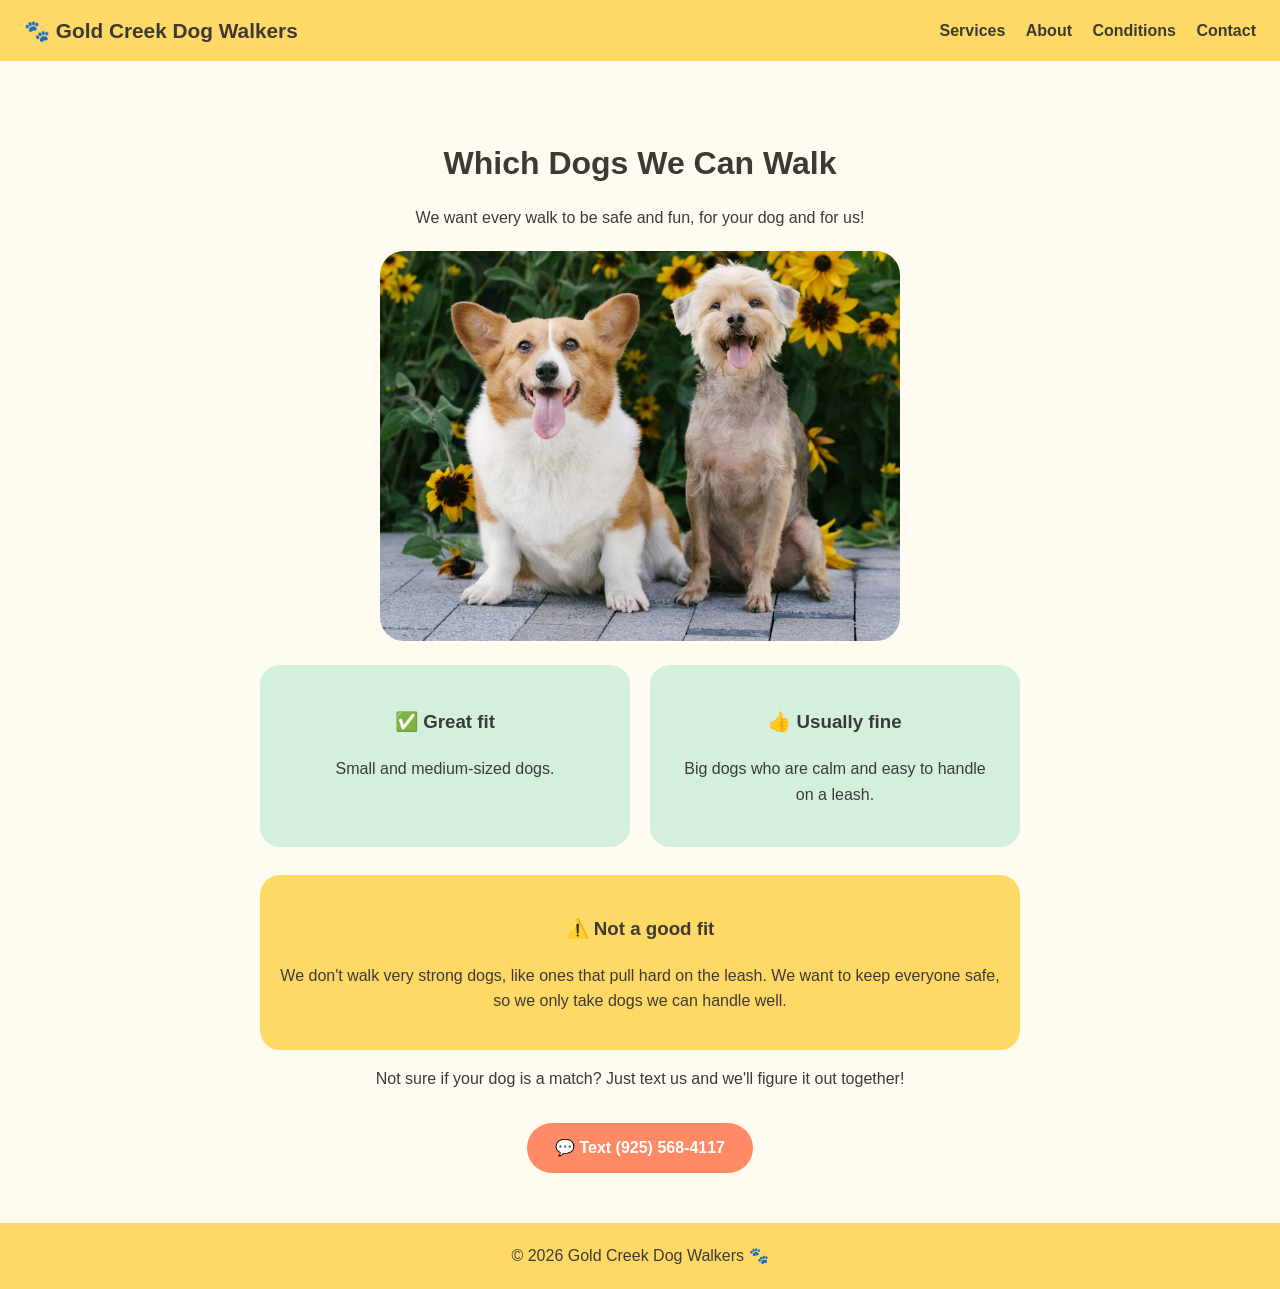
==== conditions.html @ a4e4c2b0 "Add files via upload" ====
<!DOCTYPE html>
<html lang="en">
<head>
  <meta charset="UTF-8">
  <meta name="viewport" content="width=device-width, initial-scale=1.0">
  <meta name="description" content="Which dogs Gold Creek Dog Walkers can walk.">
  <title>Conditions | Gold Creek Dog Walkers</title>
  <!-- Same stylesheet as the home page, so both pages look matching. -->
  <link rel="stylesheet" href="style.css">
</head>

<body>
  <header class="site-header">
    <!-- On this page, links back to the home page need "index.html" in front of the #.
         "index.html#services" means "go to the home page, then jump to Services". -->
    <a href="index.html" class="logo">🐾 Gold Creek Dog Walkers</a>
    <nav>
      <a href="index.html#services">Services</a>
      <a href="index.html#about">About</a>
      <a href="conditions.html">Conditions</a>
      <a href="index.html#contact">Contact</a>
    </nav>
  </header>

  <main>
    <section class="section">
      <h2>Which Dogs We Can Walk</h2>
      <p class="section-intro">We want every walk to be safe and fun, for your dog and for us!</p>

      <img src="images/dogs-yellow-flowers.jpg" alt="A corgi and a small scruffy dog sitting in front of yellow flowers" class="photo photo-tall">

      <div class="cards">
        <div class="card">
          <h3>✅ Great fit</h3>
          <p>Small and medium-sized dogs.</p>
        </div>
        <div class="card">
          <h3>👍 Usually fine</h3>
          <p>Big dogs who are calm and easy to handle on a leash.</p>
        </div>
      </div>

      <!-- Reuses the gold box style from the home page. -->
      <div class="far-note">
        <h3>⚠️ Not a good fit</h3>
        <p>We don't walk very strong dogs, like ones that pull hard on the leash.
          We want to keep everyone safe, so we only take dogs we can handle well.</p>
      </div>

      <p>Not sure if your dog is a match? Just text us and we'll figure it out together!</p>
      <a href="sms:+19255684117" class="button">💬 Text (925) 568-4117</a>
    </section>
  </main>

  <footer class="site-footer">
    <p>&copy; 2026 Gold Creek Dog Walkers 🐾</p>
  </footer>

</body>
</html>
---- style.css ----
/* CSS controls how the HTML looks. Each block is: selector { property: value; }
   The selector says WHAT to style, and the lines inside say HOW. */

/* COLORS: we store them as variables up here so you can change a color in one place.
   Use them later with var(--name). */
:root {
  --cream: #fffbf0;
  --gold: #ffd966;
  --sky: #cfe9f7;
  --mint: #d3f0df;
  --coral: #ff8a65;
  --text: #3d3a35;
}

/* "*" means everything. box-sizing makes sizes easier to predict. */
* {
  box-sizing: border-box;
}

body {
  margin: 0;                       /* remove the browser's default outer space */
  font-family: "Trebuchet MS", "Segoe UI", sans-serif;
  background: var(--cream);
  color: var(--text);
  line-height: 1.6;                /* space between lines of text */
}

/* HEADER: flex puts the logo and nav links in a row, spread apart. */
.site-header {
  display: flex;
  justify-content: space-between;
  align-items: center;
  flex-wrap: wrap;                 /* on small screens, let things wrap */
  gap: 10px;
  padding: 14px 24px;
  background: var(--gold);
}

.logo {
  font-size: 1.3rem;
  font-weight: bold;
  color: var(--text);
  text-decoration: none;           /* removes the default underline on links */
}

.site-header nav a {
  margin-left: 16px;
  color: var(--text);
  text-decoration: none;
  font-weight: bold;
}

.site-header nav a:hover {         /* :hover = when the mouse is over it */
  text-decoration: underline;
}

/* HERO: big welcome banner. */
.hero {
  text-align: center;
  padding: 60px 20px;
  background: var(--sky);
}

.dog-emoji {
  font-size: 4rem;
}

.hero h1 {
  font-size: 2.4rem;
  margin: 10px 0;
}

/* PHOTOS: width 100% means "fill the space", but max-width stops it getting huge.
   border-radius rounds the corners to match the playful cards. */
.photo {
  display: block;
  width: 100%;
  max-width: 520px;
  height: auto;
  margin: 0 auto 10px;
  border-radius: 24px;
}

/* The flower photo is tall, so we crop it to a wider shape.
   object-fit: cover crops instead of squishing; object-position picks which part stays. */
.photo-tall {
  aspect-ratio: 4 / 3;
  object-fit: cover;
  object-position: center 80%;
  margin-top: 20px;
}

/* BUTTONS: used on both the "Book a Walk" and "Text" links. */
.button {
  display: inline-block;
  margin-top: 16px;
  padding: 12px 28px;
  background: var(--coral);
  color: white;
  font-weight: bold;
  text-decoration: none;
  border-radius: 999px;            /* a huge radius makes fully rounded ends */
}

.button:hover {
  background: #ff7043;             /* slightly darker on hover */
}

/* SECTIONS: shared style for each content area. */
.section {
  max-width: 800px;                /* keep text from stretching too wide */
  margin: 0 auto;                  /* auto left/right margins center the box */
  padding: 50px 20px;
  text-align: center;
}

.section h2 {
  font-size: 2rem;
  margin-bottom: 6px;
}

/* CARDS: grid puts them in columns. */
.cards {
  display: grid;
  grid-template-columns: repeat(auto-fit, minmax(240px, 1fr));
  /* ^ as many columns as fit, each at least 240px wide. On phones they stack. */
  gap: 20px;
  margin-top: 24px;
}

.card {
  background: var(--mint);
  padding: 24px;
  border-radius: 20px;
}

.price {
  font-size: 2.4rem;
  font-weight: bold;
  color: var(--coral);
  margin: 6px 0;
}

/* The "farther away" note. */
.far-note {
  margin-top: 28px;
  padding: 20px;
  background: var(--gold);
  border-radius: 20px;
}

/* ABOUT and CONTACT get colored backgrounds that stretch the full width. */
.about,
.contact {
  max-width: none;                 /* let the colored band go edge to edge... */
  padding-left: 20px;
  padding-right: 20px;
}

.about {
  background: var(--sky);
}

.about p {
  max-width: 650px;                /* ...but keep the text itself narrow */
  margin-left: auto;
  margin-right: auto;
}

.contact {
  background: var(--mint);
}

/* FOOTER */
.site-footer {
  text-align: center;
  padding: 20px;
  background: var(--gold);
}

.site-footer p {
  margin: 0;
}

/* Smooth scrolling when you click the nav links. */
html {
  scroll-behavior: smooth;
}
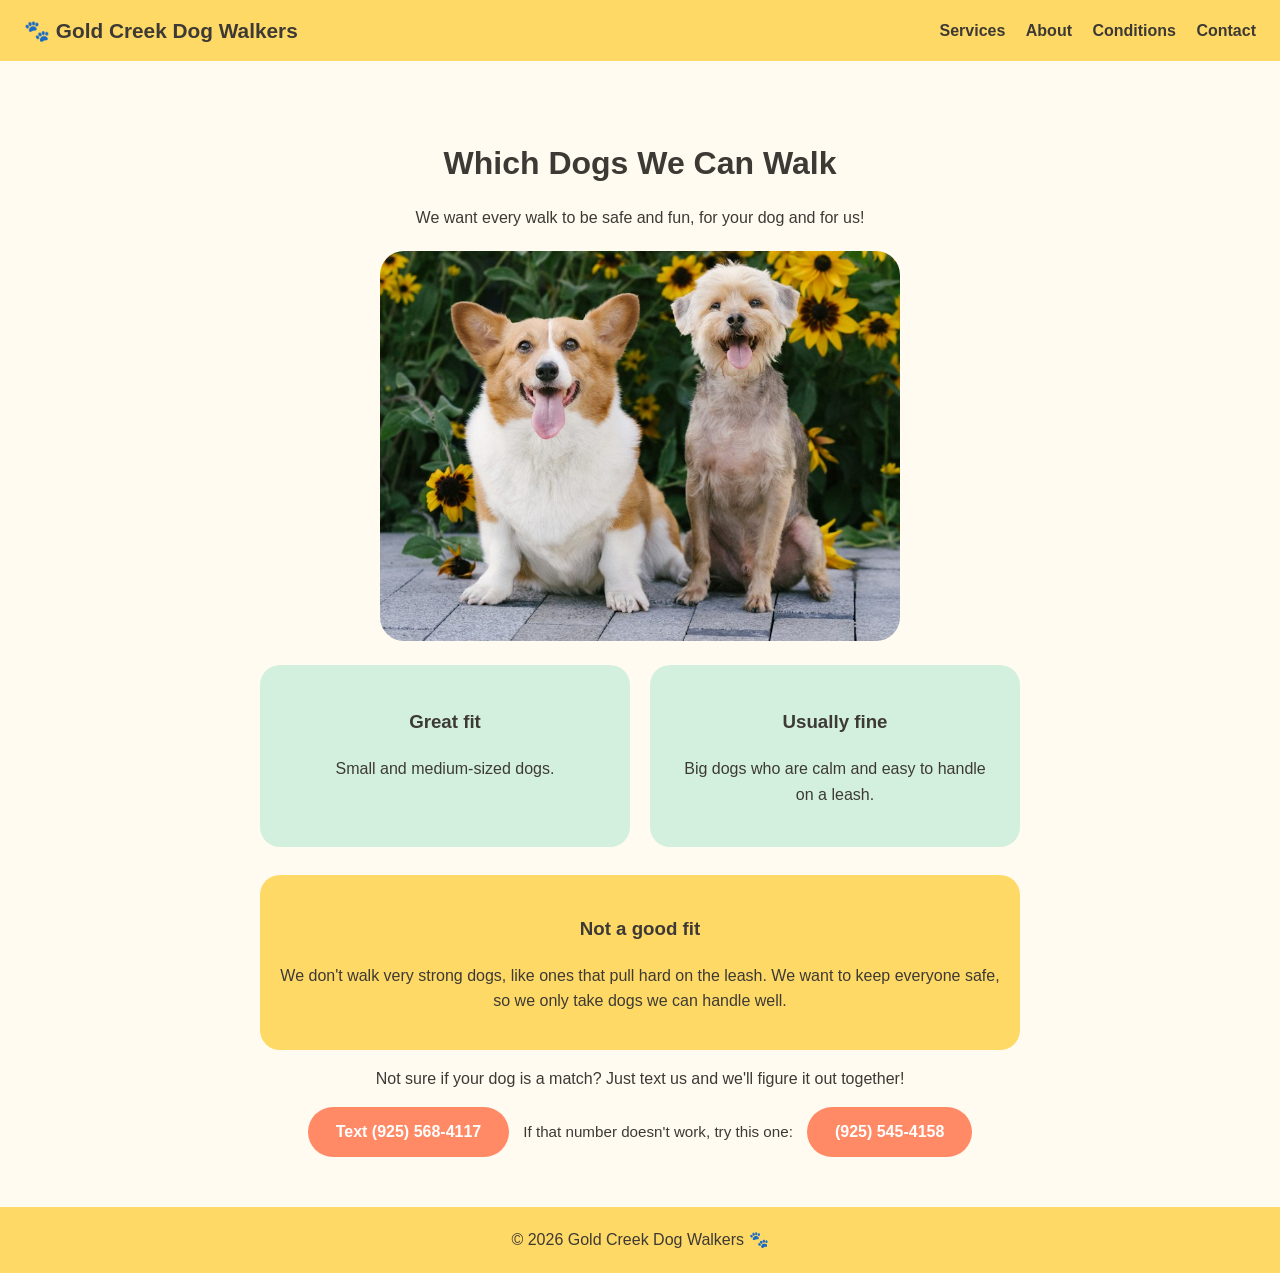
==== commit 6b35cb00: "Add files via upload" ====
--- a/conditions.html
+++ b/conditions.html
@@ -31,24 +31,28 @@
 
       <div class="cards">
         <div class="card">
-          <h3>✅ Great fit</h3>
+          <h3>Great fit</h3>
           <p>Small and medium-sized dogs.</p>
         </div>
         <div class="card">
-          <h3>👍 Usually fine</h3>
+          <h3>Usually fine</h3>
           <p>Big dogs who are calm and easy to handle on a leash.</p>
         </div>
       </div>
 
       <!-- Reuses the gold box style from the home page. -->
       <div class="far-note">
-        <h3>⚠️ Not a good fit</h3>
+        <h3>Not a good fit</h3>
         <p>We don't walk very strong dogs, like ones that pull hard on the leash.
           We want to keep everyone safe, so we only take dogs we can handle well.</p>
       </div>
 
       <p>Not sure if your dog is a match? Just text us and we'll figure it out together!</p>
-      <a href="sms:+19255684117" class="button">💬 Text (925) 568-4117</a>
+      <div class="phone-row">
+        <p class="phone">Text (925) 568-4117</p>
+        <p class="phone-alt">If that number doesn't work, try this one:</p>
+        <p class="phone">(925) 545-4158</p>
+      </div>
     </section>
   </main>
 
--- a/style.css
+++ b/style.css
@@ -106,6 +106,31 @@
   background: #ff7043;             /* slightly darker on hover */
 }
 
+/* PHONE NUMBERS: plain text in a pill shape (not clickable).
+   flex puts the two numbers side by side; flex-wrap stacks them on small screens. */
+.phone-row {
+  display: flex;
+  flex-wrap: wrap;
+  justify-content: center;
+  align-items: center;
+  gap: 14px;
+  margin-top: 16px;
+}
+
+.phone {
+  margin: 0;
+  padding: 12px 28px;
+  background: var(--coral);
+  color: white;
+  font-weight: bold;
+  border-radius: 999px;
+}
+
+.phone-alt {
+  margin: 0;
+  font-size: 0.95rem;
+}
+
 /* SECTIONS: shared style for each content area. */
 .section {
   max-width: 800px;                /* keep text from stretching too wide */
